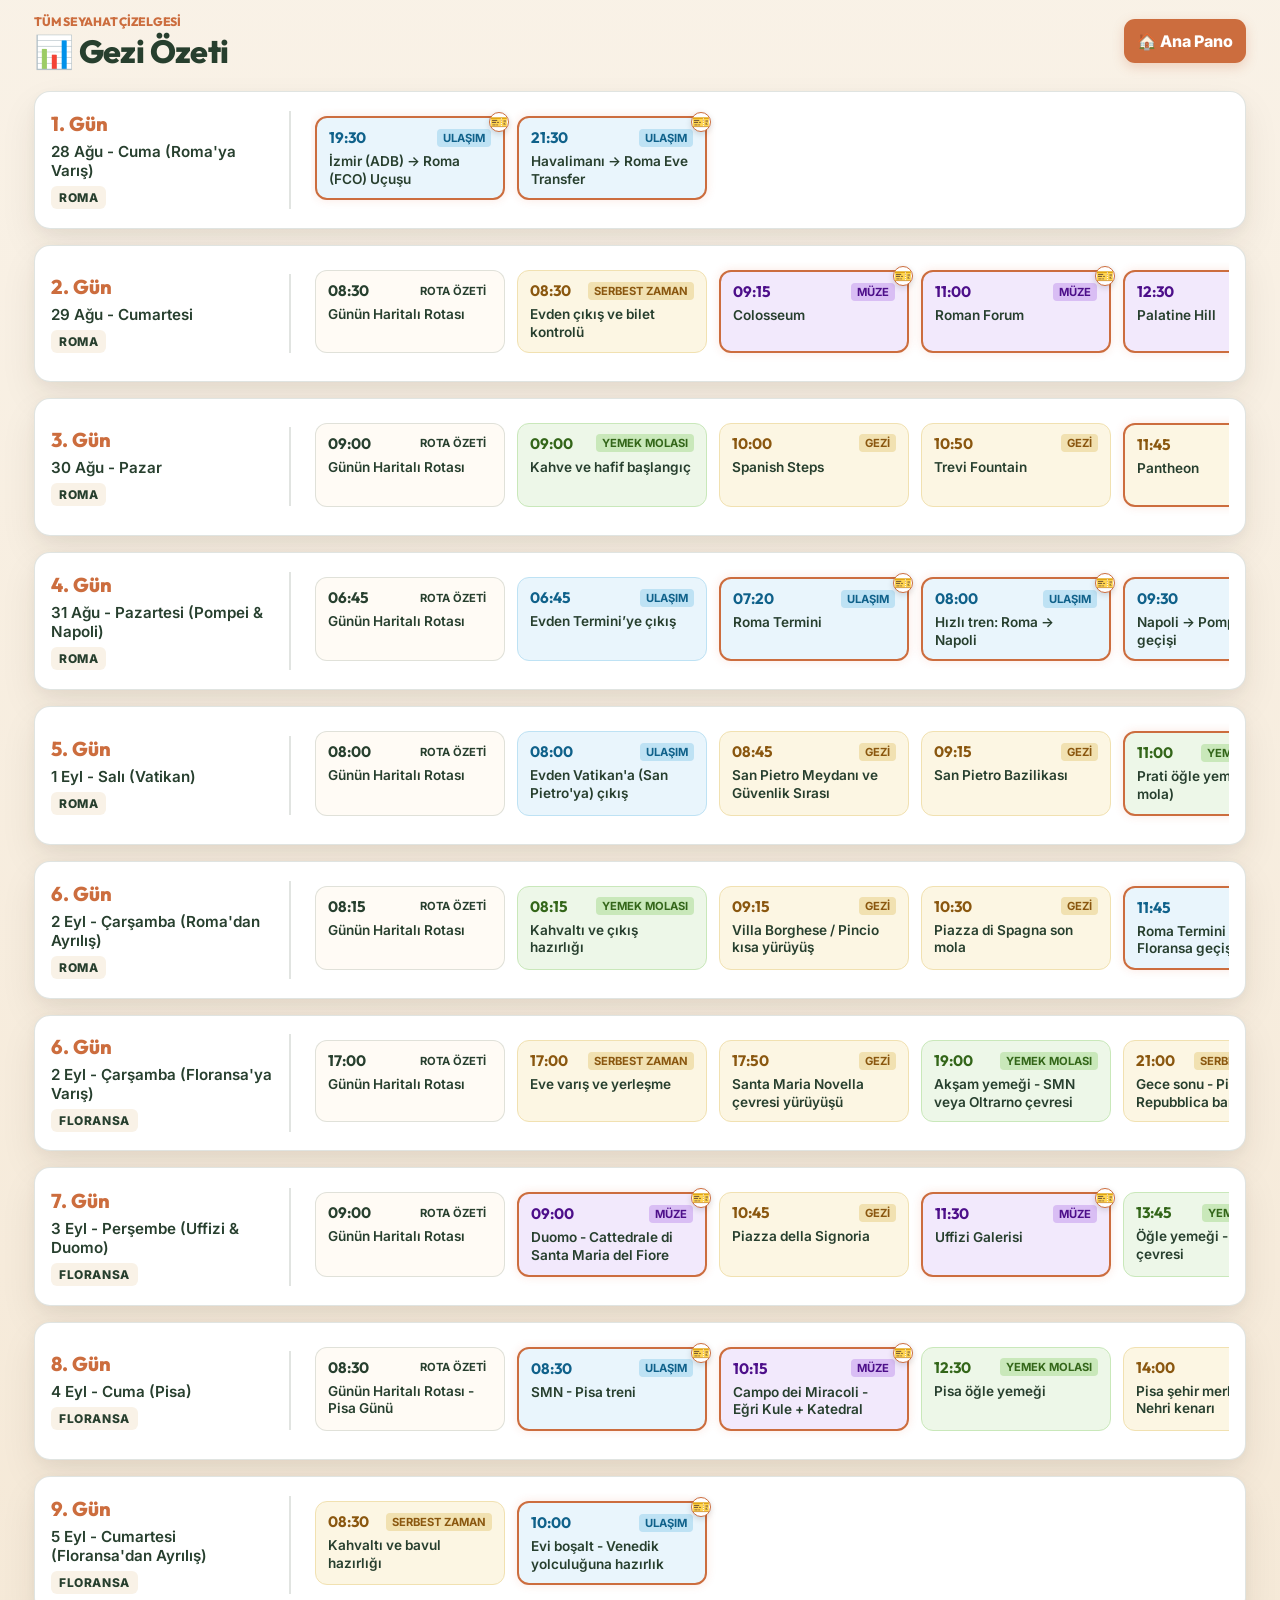
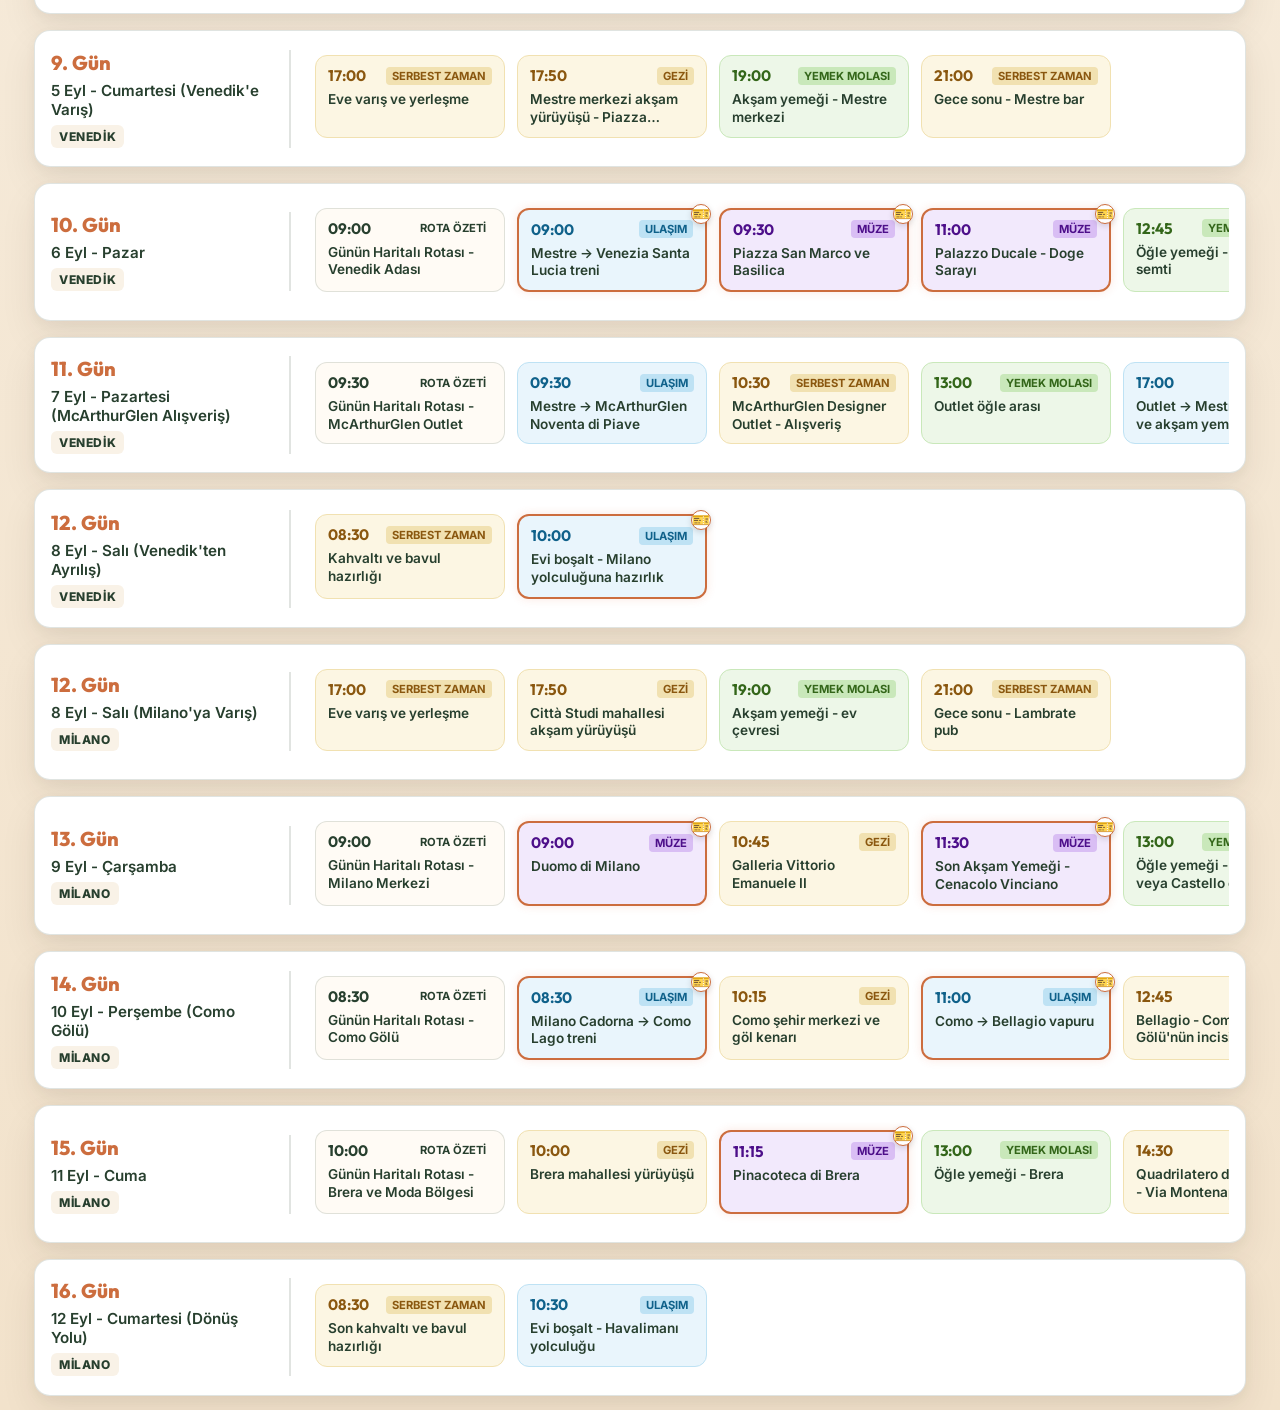
==== ozet.html @ 19cfbed0 "feat: add dynamic trip summary dashboard page (ozet.html) and bump cache to v5" ====
<!doctype html>
<html lang="tr">
  <head>
    <meta charset="utf-8">
    <meta name="viewport" content="width=device-width, initial-scale=1">
    <title>PlanTatil - Tüm Gezi Özeti</title>
    <link rel="preconnect" href="https://fonts.googleapis.com">
    <link rel="preconnect" href="https://fonts.gstatic.com" crossorigin>
    <link href="https://fonts.googleapis.com/css2?family=Inter:wght@400;500;600&family=Outfit:wght@600;700;800&display=swap" rel="stylesheet">
    <link rel="stylesheet" href="styles.css?v=5">
    <style>
      /* Scoped styling for summary page */
      .app-shell--wide {
        width: min(100%, 1240px);
        margin: 0 auto;
        padding: 14px;
      }

      .summary-header {
        display: flex;
        justify-content: space-between;
        align-items: center;
        margin-bottom: 24px;
        flex-wrap: wrap;
        gap: 14px;
      }

      .summary-header h1 {
        margin: 0;
        font-family: 'Outfit', sans-serif;
        font-size: 2rem;
        color: var(--olive);
      }

      .timeline-rows {
        display: flex;
        flex-direction: column;
        gap: 16px;
      }

      .day-row {
        background: var(--card);
        border-radius: 16px;
        padding: 16px;
        box-shadow: var(--shadow);
        display: grid;
        grid-template-columns: 240px 1fr;
        gap: 20px;
        align-items: center;
        transition: var(--transition);
        border: 1px solid var(--line);
      }

      .day-row:hover {
        transform: translateY(-2px);
        box-shadow: 0 20px 40px hsla(30, 40%, 15%, 0.12);
      }

      .day-meta {
        display: flex;
        flex-direction: column;
        gap: 6px;
        padding-right: 16px;
        border-right: 2px solid var(--line);
      }

      .day-meta__number {
        font-family: 'Outfit', sans-serif;
        font-size: 1.25rem;
        font-weight: 800;
        color: var(--terra);
      }

      .day-meta__date {
        font-size: 0.95rem;
        font-weight: 600;
        color: var(--olive);
      }

      .day-meta__city {
        display: inline-block;
        align-self: flex-start;
        background: var(--cream);
        color: var(--olive);
        font-size: 0.75rem;
        font-weight: 800;
        padding: 4px 8px;
        border-radius: 6px;
        text-transform: uppercase;
        letter-spacing: 0.05em;
      }

      .day-timeline-wrapper {
        position: relative;
        overflow: hidden;
      }

      .day-timeline {
        display: flex;
        gap: 12px;
        overflow-x: auto;
        padding: 8px 4px 12px;
        scroll-behavior: smooth;
        scrollbar-width: thin;
        scrollbar-color: var(--sand) transparent;
      }

      /* Webkit scrollbar customization */
      .day-timeline::-webkit-scrollbar {
        height: 6px;
      }
      .day-timeline::-webkit-scrollbar-track {
        background: transparent;
      }
      .day-timeline::-webkit-scrollbar-thumb {
        background-color: var(--sand);
        border-radius: 10px;
      }

      .stop-node {
        flex: 0 0 auto;
        width: 190px;
        background: var(--cream-2);
        border: 1px solid var(--line);
        border-radius: 12px;
        padding: 10px 12px;
        cursor: pointer;
        display: flex;
        flex-direction: column;
        gap: 6px;
        transition: var(--transition);
        position: relative;
      }

      .stop-node:hover {
        transform: translateY(-2px) scale(1.02);
        background: #fff;
        box-shadow: 0 6px 16px rgba(0,0,0,0.06);
      }

      .stop-node__time-type {
        display: flex;
        justify-content: space-between;
        align-items: center;
      }

      .stop-node__time {
        font-family: 'Outfit', sans-serif;
        font-weight: 700;
        font-size: 0.95rem;
        color: var(--olive);
      }

      .stop-node__type {
        font-size: 0.7rem;
        font-weight: 700;
        padding: 2px 6px;
        border-radius: 4px;
        text-transform: uppercase;
      }

      .stop-node__title {
        font-size: 0.85rem;
        font-weight: 600;
        color: var(--olive);
        white-space: normal;
        line-height: 1.3;
        display: -webkit-box;
        -webkit-line-clamp: 2;
        -webkit-box-orient: vertical;
        overflow: hidden;
      }

      .stop-node__badges {
        display: flex;
        gap: 4px;
        margin-top: auto;
      }

      .badge {
        font-size: 0.75rem;
        padding: 1px 4px;
        border-radius: 4px;
      }

      /* Node color themes based on type */
      .type-ulasim { background-color: hsl(200, 75%, 95%); border-color: hsl(200, 70%, 85%); }
      .type-ulasim .stop-node__type { background-color: hsl(200, 70%, 85%); color: hsl(200, 80%, 30%); }
      .type-ulasim .stop-node__time { color: hsl(200, 80%, 30%); }

      .type-muze { background-color: hsl(270, 75%, 95%); border-color: hsl(270, 70%, 85%); }
      .type-muze .stop-node__type { background-color: hsl(270, 70%, 85%); color: hsl(270, 80%, 30%); }
      .type-muze .stop-node__time { color: hsl(270, 80%, 30%); }

      .type-yemek { background-color: hsl(100, 50%, 94%); border-color: hsl(100, 50%, 82%); }
      .type-yemek .stop-node__type { background-color: hsl(100, 50%, 82%); color: hsl(100, 60%, 25%); }
      .type-yemek .stop-node__time { color: hsl(100, 60%, 25%); }

      .type-gezi { background-color: hsl(45, 80%, 94%); border-color: hsl(45, 70%, 82%); }
      .type-gezi .stop-node__type { background-color: hsl(45, 70%, 82%); color: hsl(35, 80%, 30%); }
      .type-gezi .stop-node__time { color: hsl(35, 80%, 30%); }

      /* Critical highlight (Ticket or Reservation required) */
      .stop-node.is-critical {
        border: 2px solid var(--terra);
        box-shadow: 0 0 10px rgba(226, 95, 56, 0.15);
      }

      .stop-node.is-critical::after {
        content: "🎫";
        position: absolute;
        top: -6px;
        right: -6px;
        font-size: 0.9rem;
        background: white;
        border-radius: 50%;
        width: 18px;
        height: 18px;
        display: flex;
        align-items: center;
        justify-content: center;
        box-shadow: 0 2px 6px rgba(0,0,0,0.15);
        border: 1px solid var(--terra);
      }

      /* Detail Box inside Dialog */
      .detail-card {
        padding: 8px 4px;
      }
      .detail-row {
        margin-bottom: 12px;
      }
      .detail-label {
        font-size: 0.75rem;
        font-weight: 800;
        text-transform: uppercase;
        color: var(--muted);
        letter-spacing: 0.05em;
        margin-bottom: 2px;
      }
      .detail-value {
        font-size: 0.95rem;
        color: var(--olive);
        line-height: 1.4;
      }

      /* Responsive rules */
      @media (max-width: 900px) {
        .day-row {
          grid-template-columns: 1fr;
          gap: 12px;
        }
        .day-meta {
          flex-direction: row;
          align-items: center;
          justify-content: space-between;
          border-right: none;
          border-bottom: 2px solid var(--line);
          padding-right: 0;
          padding-bottom: 10px;
        }
        .day-meta__city {
          align-self: center;
        }
      }
    </style>
  </head>
  <body>
    <div class="app-shell app-shell--wide">
      <header class="summary-header">
        <div>
          <p class="eyebrow">Tüm Seyahat Çizelgesi</p>
          <h1>📊 Gezi Özeti</h1>
        </div>
        <a href="index.html" class="primary-button" style="text-decoration: none; display: inline-flex; align-items: center; gap: 6px;">
          🏠 Ana Pano
        </a>
      </header>

      <main class="timeline-rows" id="summaryContainer">
        <!-- JS builds rows here -->
      </main>
    </div>

    <!-- Detailed Modal View for any Stop Node -->
    <dialog class="dialog" id="detailDialog">
      <div class="dialog__header">
        <h2 id="detailTitle">Durak Detayı</h2>
        <button class="icon-button" id="closeDetailDialog" type="button" aria-label="Kapat">x</button>
      </div>
      <div class="detail-card">
        <div class="detail-row">
          <div class="detail-label">Saat ve Süre</div>
          <div class="detail-value" id="detailTimeAndDuration">-</div>
        </div>
        <div class="detail-row">
          <div class="detail-label">Tür</div>
          <div class="detail-value" id="detailType">-</div>
        </div>
        <div class="detail-row">
          <div class="detail-label">Açıklama</div>
          <div class="detail-value" id="detailDescription">-</div>
        </div>
        <div class="detail-row" id="detailAddressRow">
          <div class="detail-label">Adres</div>
          <div class="detail-value" id="detailAddress">-</div>
        </div>
        <div class="detail-row" id="detailMapRow">
          <div class="detail-label">Harita Linki</div>
          <div class="detail-value">
            <a id="detailMapLink" href="#" target="_blank" rel="noopener">Google Haritalarda Göster 📍</a>
          </div>
        </div>
        <div class="detail-row" id="detailTicketRow" style="display: none;">
          <div class="detail-label" style="color: var(--terra);">🎫 Bilet / Rezervasyon Notu</div>
          <div class="detail-value" id="detailTicketNote">-</div>
        </div>
        <div class="detail-row" id="detailFoodRow" style="display: none;">
          <div class="detail-label" style="color: #4a7a50;">🍽️ Yemek Önerileri</div>
          <div class="detail-value" id="detailFoodSuggestions">-</div>
        </div>
      </div>
      <menu class="dialog__actions">
        <button class="ghost-button" id="closeDetailButton" type="button">Kapat</button>
      </menu>
    </dialog>

    <script src="data.js?v=5"></script>
    <script>
      document.addEventListener("DOMContentLoaded", () => {
        const container = document.getElementById("summaryContainer");
        const dialog = document.getElementById("detailDialog");
        
        // Modal UI Elements
        const detailTitle = document.getElementById("detailTitle");
        const detailTimeAndDuration = document.getElementById("detailTimeAndDuration");
        const detailType = document.getElementById("detailType");
        const detailDescription = document.getElementById("detailDescription");
        const detailAddressRow = document.getElementById("detailAddressRow");
        const detailAddress = document.getElementById("detailAddress");
        const detailMapRow = document.getElementById("detailMapRow");
        const detailMapLink = document.getElementById("detailMapLink");
        const detailTicketRow = document.getElementById("detailTicketRow");
        const detailTicketNote = document.getElementById("detailTicketNote");
        const detailFoodRow = document.getElementById("detailFoodRow");
        const detailFoodSuggestions = document.getElementById("detailFoodSuggestions");

        // Close modal triggers
        document.getElementById("closeDetailDialog").addEventListener("click", () => dialog.close());
        document.getElementById("closeDetailButton").addEventListener("click", () => dialog.close());

        // Check data source
        if (typeof DEMO_TRIP_DATA === "undefined") {
          container.innerHTML = `<div class="empty-state"><h2>Veri kaynağı (data.js) bulunamadı.</h2></div>`;
          return;
        }

        // Loop through all cities and their days to build timeline rows
        DEMO_TRIP_DATA.cities.forEach(city => {
          city.days.forEach(day => {
            const routeKey = `${city.id}:${day.id}`;
            const routeStops = DEMO_TRIP_DATA.routes[routeKey] || [];
            
            // Parse day label (e.g. "1. Gün - 28 Ağu - Cuma (Roma'ya Varış)")
            // We split into day number, and details
            const labelParts = day.label.split(" - ");
            const dayNum = labelParts[0] || "";
            const dayDate = labelParts[1] ? `${labelParts[1]} - ${labelParts[2] || ""}` : day.label;

            // Row Container
            const row = document.createElement("div");
            row.className = "day-row";

            // Left side (Meta info)
            const meta = document.createElement("div");
            meta.className = "day-meta";
            meta.innerHTML = `
              <span class="day-meta__number">${dayNum}</span>
              <span class="day-meta__date">${dayDate}</span>
              <span class="day-meta__city">${city.name}</span>
            `;
            row.appendChild(meta);

            // Right side (Timeline of stops)
            const timelineWrapper = document.createElement("div");
            timelineWrapper.className = "day-timeline-wrapper";

            const timeline = document.createElement("div");
            timeline.className = "day-timeline";

            if (routeStops.length === 0) {
              timeline.innerHTML = `<p style="color: var(--muted); font-size: 0.85rem; margin: 8px 0;">Bu gün için planlanmış etkinlik bulunmuyor.</p>`;
            } else {
              routeStops.forEach(stop => {
                const stopNode = document.createElement("div");
                
                // Color theme class map
                let typeClass = "";
                const typeLower = (stop.type || "").toLowerCase();
                if (typeLower.includes("ulaşım") || typeLower.includes("transfer")) {
                  typeClass = "type-ulasim";
                } else if (typeLower.includes("müze") || typeLower.includes("galeri")) {
                  typeClass = "type-muze";
                } else if (typeLower.includes("yemek") || typeLower.includes("mola")) {
                  typeClass = "type-yemek";
                } else if (typeLower.includes("gezi") || typeLower.includes("serbest")) {
                  typeClass = "type-gezi";
                }

                stopNode.className = `stop-node ${typeClass}`;
                
                // Critical status check (Ticket or reservation required)
                const isCritical = stop.ticketRequired === true || stop.reservationRequired === true;
                if (isCritical) {
                  stopNode.classList.add("is-critical");
                }

                // Node content
                stopNode.innerHTML = `
                  <div class="stop-node__time-type">
                    <span class="stop-node__time">${stop.time || ""}</span>
                    <span class="stop-node__type">${stop.type || ""}</span>
                  </div>
                  <div class="stop-node__title" title="${stop.title}">${stop.title || ""}</div>
                `;

                // Event listener to open modal with full details
                stopNode.addEventListener("click", () => {
                  showStopDetails(stop, city.name, dayNum);
                });

                timeline.appendChild(stopNode);
              });
            }

            timelineWrapper.appendChild(timeline);
            row.appendChild(timelineWrapper);
            container.appendChild(row);
          });
        });

        // Function to populate and open stop details modal
        function showStopDetails(stop, cityName, dayNum) {
          detailTitle.textContent = `${cityName} / ${dayNum} - ${stop.title}`;
          detailTimeAndDuration.textContent = `${stop.time || "Belirtilmemiş"} (${stop.duration || "Süre belirtilmemiş"})`;
          detailType.textContent = (stop.type || "Belirtilmemiş").toUpperCase();
          detailDescription.textContent = stop.description || "Açıklama bulunmuyor.";

          // Address
          if (stop.address) {
            detailAddressRow.style.display = "block";
            detailAddress.textContent = stop.address;
          } else {
            detailAddressRow.style.display = "none";
          }

          // Map link
          if (stop.mapLink) {
            detailMapRow.style.display = "block";
            detailMapLink.href = stop.mapLink;
          } else {
            detailMapRow.style.display = "none";
          }

          // Ticket note
          const isCritical = stop.ticketRequired || stop.reservationRequired;
          if (isCritical || stop.ticketNote) {
            detailTicketRow.style.display = "block";
            detailTicketNote.textContent = stop.ticketNote || "Bilet veya rezervasyon gereklidir.";
          } else {
            detailTicketRow.style.display = "none";
          }

          // Food suggestions
          if (stop.foodSuggestions && stop.foodSuggestions.length > 0) {
            detailFoodRow.style.display = "block";
            const foodText = stop.foodSuggestions.map(f => {
              const priceText = f.price ? ` (${f.price})` : "";
              const noteText = f.note ? ` - ${f.note}` : "";
              return `• **${f.title}**${priceText}${noteText}`;
            }).join("\n");
            
            // Convert simple markdown bullets/bold in suggestions to HTML
            detailFoodSuggestions.innerHTML = foodText
              .replace(/\*\*(.*?)\*\*/g, '<strong>$1</strong>')
              .replace(/\n/g, '<br>');
          } else {
            detailFoodRow.style.display = "none";
          }

          // Open dialog modal
          dialog.showModal();
        }
      });
    </script>
  </body>
</html>
---- styles.css ----
:root {
  --cream: hsl(36, 60%, 94%);
  --cream-2: hsl(36, 100%, 98%);
  --card: hsl(0, 0%, 100%);
  --olive: hsl(137, 23%, 20%);
  --olive-soft: hsl(137, 12%, 40%);
  --terra: hsl(20, 58%, 52%);
  --terra-dark: hsl(20, 58%, 40%);
  --sand: hsl(38, 48%, 83%);
  --muted: hsl(38, 12%, 41%);
  --line: hsla(137, 23%, 20%, 0.14);
  --shadow: 0 16px 36px hsla(30, 40%, 15%, 0.08), 0 4px 12px hsla(30, 40%, 15%, 0.04);
  --transition: all 0.25s cubic-bezier(0.16, 1, 0.3, 1);
}

* {
  box-sizing: border-box;
}

body {
  margin: 0;
  background: linear-gradient(180deg, var(--cream), #f2e2cb);
  color: var(--olive);
  font-family: 'Inter', system-ui, -apple-system, sans-serif;
  -webkit-font-smoothing: antialiased;
}

button,
input,
select,
textarea {
  font: inherit;
}

button {
  cursor: pointer;
}

.app-shell {
  width: min(100%, 880px);
  margin: 0 auto;
  padding: 14px 14px 92px;
}

.hero {
  background:
    radial-gradient(circle at 10% 10%, rgba(255, 255, 255, 0.55), transparent 30%),
    linear-gradient(135deg, #38543b, #1f3324);
  border-radius: 0 0 24px 24px;
  color: #fffaf1;
  margin: -14px -14px 18px;
  padding: 24px 16px 18px;
  box-shadow: var(--shadow);
}

.hero__top {
  display: flex;
  align-items: flex-start;
  justify-content: space-between;
  gap: 14px;
}

.eyebrow {
  color: var(--terra);
  font-size: 0.76rem;
  font-weight: 800;
  letter-spacing: 0.08em;
  margin: 0 0 6px;
  text-transform: uppercase;
}

.hero .eyebrow {
  color: #f0c29a;
}

h1,
h2,
h3,
h4,
p {
  margin-top: 0;
}

h1,
h2,
h3,
h4,
.eyebrow {
  font-family: 'Outfit', sans-serif;
  letter-spacing: -0.02em;
}

h1 {
  font-size: 2.4rem;
  line-height: 1;
  margin-bottom: 6px;
  font-weight: 800;
}

h2 {
  font-size: 1.35rem;
  margin-bottom: 4px;
  font-weight: 700;
}

h3 {
  font-size: 1.1rem;
  font-weight: 700;
}

.subtitle {
  color: #f8dfc4;
  font-size: 1rem;
  margin-bottom: 0;
}

.controls,
.summary-grid {
  display: grid;
  gap: 10px;
  grid-template-columns: 1fr;
}

.controls label,
.dialog label {
  color: var(--muted);
  display: grid;
  font-size: 0.82rem;
  font-weight: 700;
  gap: 6px;
}

select,
input,
textarea {
  background: var(--cream-2);
  border: 1px solid var(--sand);
  border-radius: 12px;
  color: var(--olive);
  min-height: 44px;
  padding: 10px 12px;
  width: 100%;
}

textarea {
  resize: vertical;
}

.summary-grid {
  grid-template-columns: repeat(3, 1fr);
  margin: 14px 0;
}

.summary-grid article {
  background: rgba(255, 253, 247, 0.78);
  border: 1px solid var(--line);
  border-radius: 16px;
  padding: 12px;
}

.summary-grid span {
  display: block;
  font-size: 1.25rem;
  font-weight: 900;
}

.summary-grid p {
  color: var(--muted);
  font-size: 0.76rem;
  margin: 2px 0 0;
}

.role-panel,
.empty-state {
  background: var(--card);
  border: 1px solid var(--line);
  border-radius: 18px;
  box-shadow: var(--shadow);
  margin: 14px 0;
  padding: 14px;
}

.role-panel p,
.empty-state p {
  color: var(--muted);
  margin-bottom: 0;
}

.panel-actions {
  display: grid;
  gap: 10px;
  grid-template-columns: 1fr 1fr;
  margin: 0 0 16px;
}

.panel-actions--admin {
  grid-template-columns: 1fr 1fr;
  margin-top: -4px;
}

.site-credit {
  color: var(--muted);
  font-size: 0.78rem;
  margin: 18px 0 6px;
  text-align: center;
}

.route-heading {
  align-items: center;
  display: flex;
  justify-content: flex-start;
  margin: 20px 0 12px;
}

.timeline {
  display: grid;
  gap: 10px;
  position: relative;
}

.timeline::before {
  background: linear-gradient(var(--terra), rgba(200, 107, 63, 0.15));
  bottom: 24px;
  content: "";
  left: 19px;
  position: absolute;
  top: 18px;
  width: 3px;
}

.stop-card {
  background: var(--card);
  border: 1px solid var(--line);
  border-radius: 16px;
  box-shadow: var(--shadow);
  margin-left: 32px;
  padding: 10px;
  position: relative;
  transition: var(--transition);
}

.stop-card:hover {
  transform: translateY(-2px);
  box-shadow: 0 20px 40px hsla(30, 40%, 15%, 0.12);
}

.stop-card::before {
  background: var(--cream);
  border: 3px solid var(--terra);
  border-radius: 50%;
  content: "";
  height: 15px;
  left: -25px;
  position: absolute;
  top: 17px;
  width: 15px;
}

.stop-card.is-next {
  background: linear-gradient(180deg, rgba(226, 244, 236, 0.95), rgba(255, 253, 247, 0.98));
  border-color: rgba(51, 132, 94, 0.68);
  box-shadow: 0 10px 28px rgba(68, 138, 110, 0.2);
}

.stop-card.is-completed {
  opacity: 0.62;
}

.stop-card.is-completed::after {
  display: none;
}

.stop-card.is-expanded {
  border-color: rgba(38, 61, 43, 0.22);
}

.stop-summary {
  cursor: pointer;
  display: grid;
  gap: 9px;
}

.stop-summary:focus-visible {
  outline: 3px solid rgba(200, 107, 63, 0.4);
  outline-offset: 4px;
}

.stop-main {
  align-items: flex-start;
  display: grid;
  gap: 9px;
  grid-template-columns: auto 1fr;
}

.stop-title-block {
  min-width: 0;
}

.stop-meta {
  align-items: center;
  display: flex;
  flex-wrap: wrap;
  gap: 5px;
  margin: 0;
}

.time {
  background: var(--olive);
  border-radius: 999px;
  color: #fff;
  display: inline-flex;
  font-weight: 900;
  line-height: 1;
  padding: 8px 9px;
}

.tag {
  background: #f4e5d0;
  border-radius: 999px;
  color: var(--terra-dark);
  font-size: 0.7rem;
  font-weight: 800;
  padding: 5px 7px;
}

.tag.soft {
  color: var(--olive-soft);
}

.status-tag {
  background: rgba(38, 61, 43, 0.1);
  color: var(--olive);
}

.stop-card.is-next .status-tag {
  background: rgba(72, 145, 116, 0.18);
  color: #1d5c46;
}

.stop-card h3 {
  font-size: 1rem;
  line-height: 1.18;
  margin-bottom: 6px;
  padding-right: 0;
}

.stop-card p {
  color: var(--muted);
  line-height: 1.45;
  margin-bottom: 10px;
}

.stop-details-wrapper {
  display: grid;
  grid-template-rows: 0fr;
  transition: grid-template-rows 280ms cubic-bezier(0.16, 1, 0.3, 1);
}

.stop-card.is-expanded .stop-details-wrapper {
  grid-template-rows: 1fr;
}

.stop-details-content {
  overflow: hidden;
}

.stop-details {
  border-top: 1px solid var(--line);
  margin-top: 10px;
  padding-top: 12px;
}

.facts {
  display: grid;
  gap: 7px;
  margin: 10px 0;
}

.fact {
  background: rgba(232, 216, 190, 0.42);
  border-radius: 10px;
  color: var(--olive);
  font-size: 0.86rem;
  padding: 8px 9px;
}

.compact-actions {
  display: flex;
  gap: 6px;
  width: 100%;
}

.compact-actions .compact-button {
  flex: 1 1 0;
  min-width: 0;
}

.actions,
.food-actions,
.admin-actions {
  display: grid;
  gap: 8px;
  grid-template-columns: 1fr;
  margin-top: 10px;
}

.primary-button,
.secondary-button,
.ghost-button,
.danger-button,
.icon-button {
  border: 0;
  border-radius: 11px;
  font-weight: 800;
  min-height: 44px;
  padding: 10px 13px;
  transition: var(--transition);
  display: inline-flex;
  align-items: center;
  justify-content: center;
  gap: 6px;
}

.primary-button:active,
.secondary-button:active,
.ghost-button:active,
.danger-button:active {
  transform: scale(0.97);
}

.compact-button {
  font-size: 0.75rem;
  min-height: 38px;
  padding: 7px 10px;
}

.detail-actions {
  display: flex;
  justify-content: flex-end;
  margin-top: 10px;
}

.micro-button {
  font-size: 0.72rem;
  min-height: 34px;
  padding: 6px 10px;
}

.primary-button {
  background: var(--terra);
  color: white;
  box-shadow: 0 4px 12px hsla(20, 58%, 52%, 0.25);
}

.primary-button:hover {
  background: var(--terra-dark);
  box-shadow: 0 6px 16px hsla(20, 58%, 40%, 0.35);
}

.secondary-button {
  background: var(--olive);
  color: white;
  box-shadow: 0 4px 12px hsla(137, 23%, 20%, 0.15);
}

.secondary-button:hover {
  background: var(--olive-soft);
  box-shadow: 0 6px 16px hsla(137, 12%, 40%, 0.25);
}

.ghost-button {
  background: var(--cream-2);
  border: 1px solid var(--sand);
  color: var(--olive);
}

.ghost-button:hover {
  background: var(--cream);
  border-color: var(--olive-soft);
}

.danger-button {
  background: #a63f32;
  color: white;
}

.danger-button:hover {
  background: #852e23;
}

.icon-button {
  background: transparent;
  color: var(--olive);
  min-height: 36px;
  padding: 8px 10px;
}

.icon-button:hover {
  background: var(--cream);
}

.food-list {
  border-top: 1px solid var(--line);
  display: grid;
  gap: 8px;
  margin-top: 12px;
  padding-top: 10px;
}

.food-item {
  background: #fff6e8;
  border-radius: 12px;
  padding: 9px;
}

.food-item.is-tried {
  outline: 2px solid rgba(38, 61, 43, 0.25);
}

.food-item h4 {
  margin: 4px 0;
}

.food-item p {
  margin-bottom: 8px;
}

.dialog {
  border: 0;
  border-radius: 22px;
  box-shadow: var(--shadow);
  max-width: 720px;
  width: min(94vw, 720px);
}

.dialog--compact {
  max-width: 460px;
}

.dialog::backdrop {
  background: rgba(20, 24, 17, 0.55);
}

.dialog__header,
.dialog__actions {
  align-items: center;
  display: flex;
  gap: 10px;
  justify-content: space-between;
}

.form-grid {
  display: grid;
  gap: 12px;
  margin: 16px 0;
}

.form-grid--compact {
  grid-template-columns: 1fr;
}

.hidden {
  display: none !important;
}

@media (min-width: 700px) {
  .app-shell {
    padding: 20px 20px 110px;
  }

  .hero {
    border-radius: 24px;
    margin: 0 0 22px;
    padding: 32px;
  }

  .controls {
    grid-template-columns: repeat(3, 1fr);
  }

  .facts {
    grid-template-columns: repeat(2, 1fr);
  }

  .actions,
  .food-actions,
  .admin-actions {
    grid-template-columns: repeat(3, 1fr);
  }

  .form-grid {
    grid-template-columns: repeat(2, 1fr);
  }

  .span-2 {
    grid-column: span 2;
  }
}
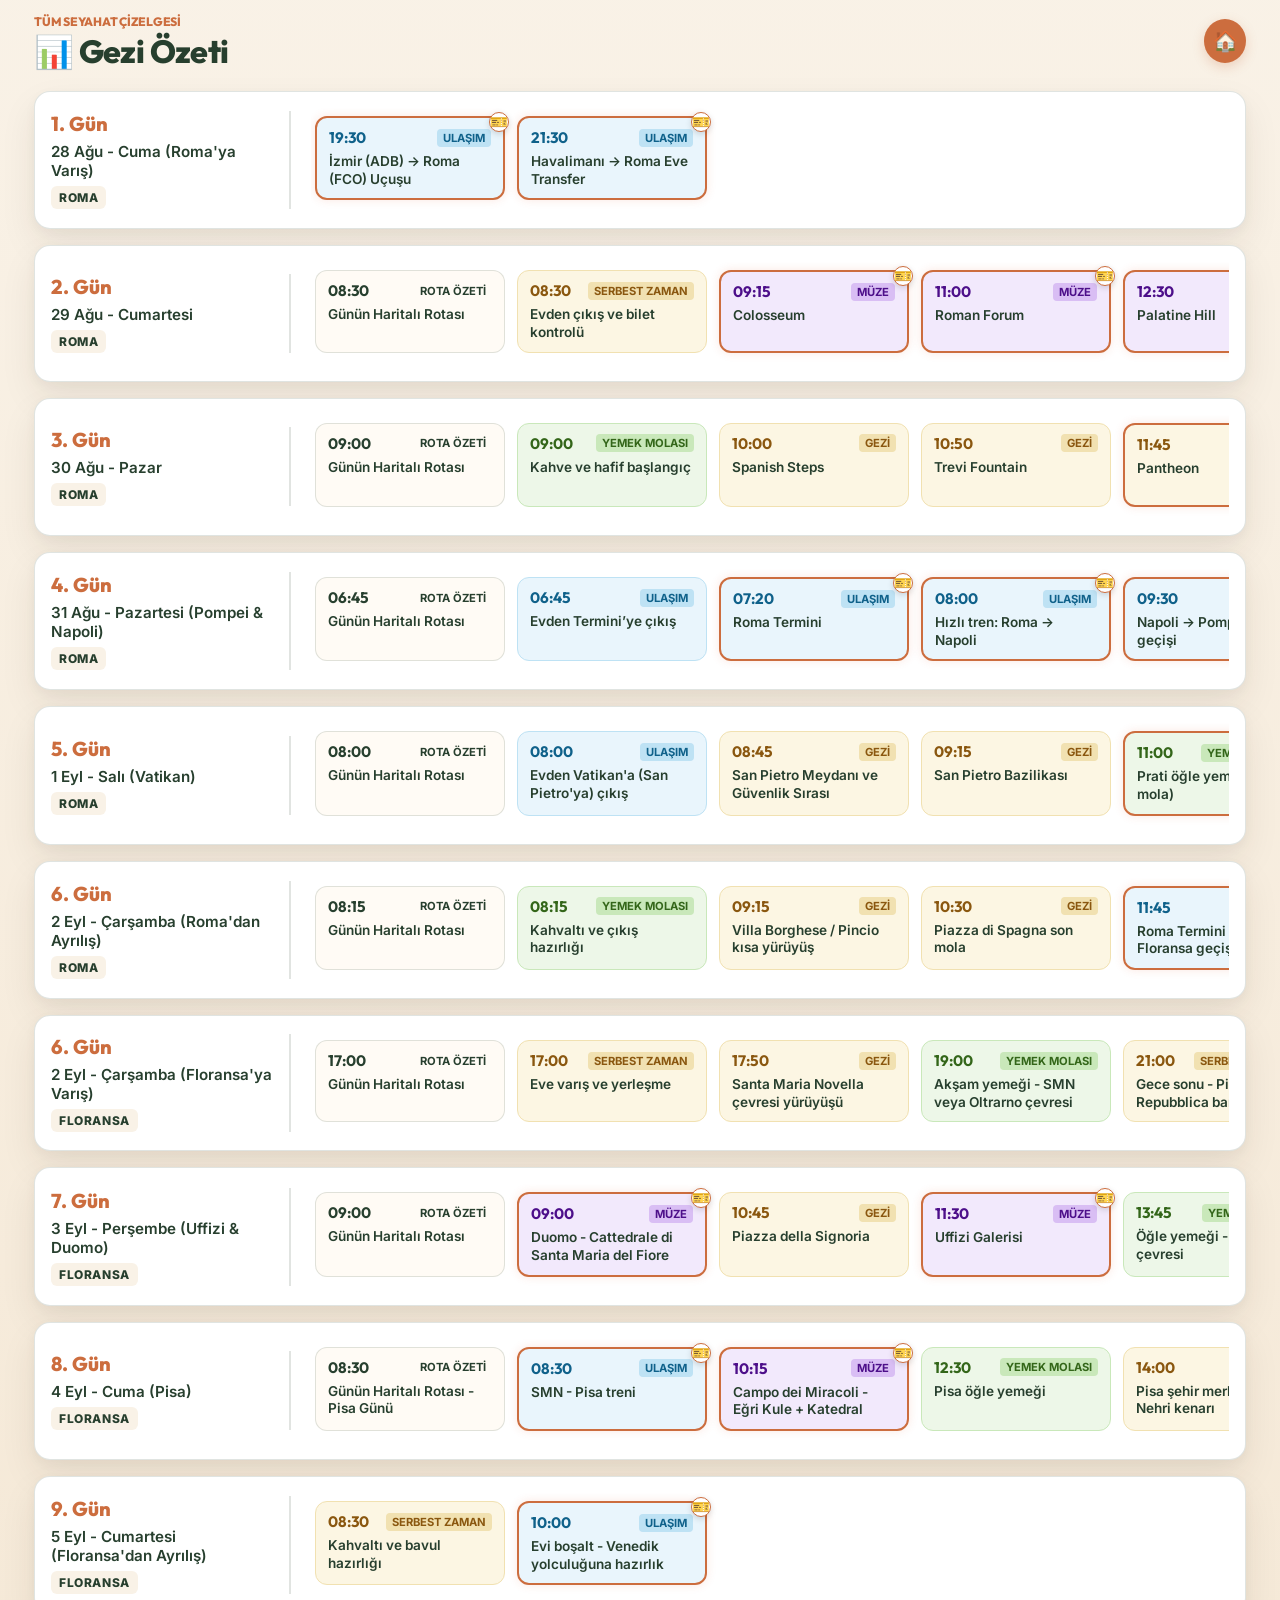
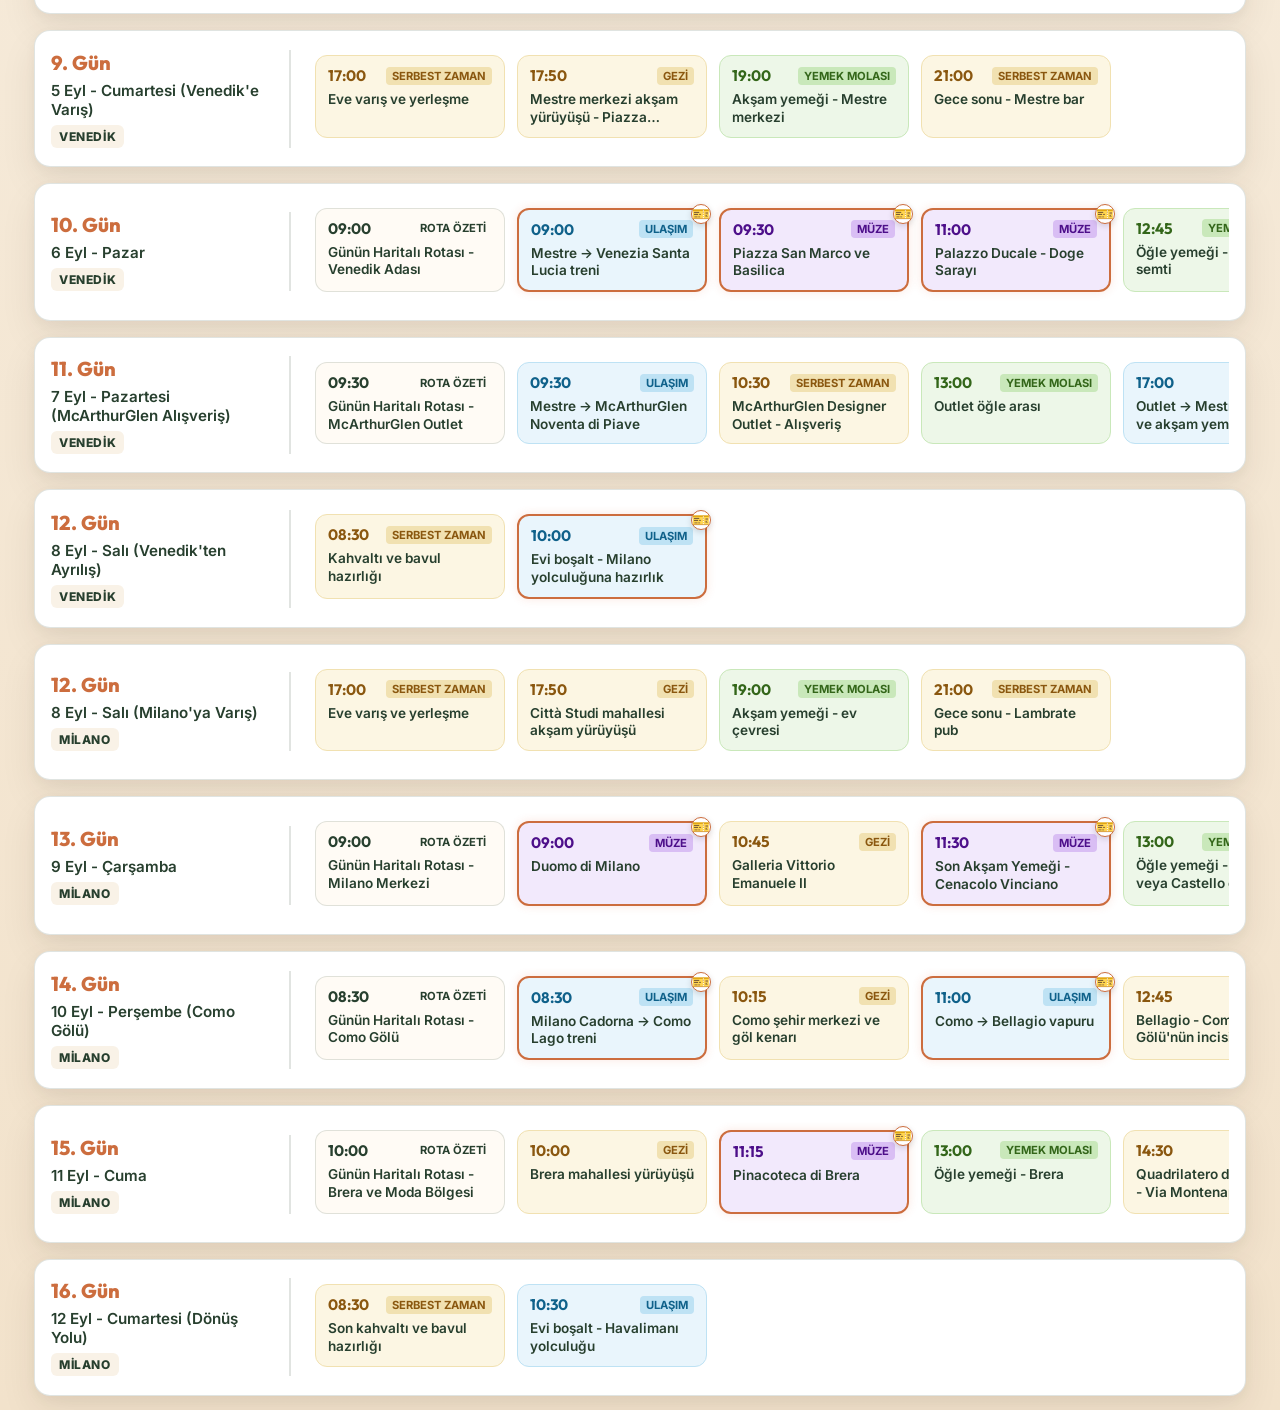
==== commit 96042344: "style: refine gezi özeti and home buttons, convert to round icon-only buttons" ====
--- a/ozet.html
+++ b/ozet.html
@@ -7,7 +7,7 @@
     <link rel="preconnect" href="https://fonts.googleapis.com">
     <link rel="preconnect" href="https://fonts.gstatic.com" crossorigin>
     <link href="https://fonts.googleapis.com/css2?family=Inter:wght@400;500;600&family=Outfit:wght@600;700;800&display=swap" rel="stylesheet">
-    <link rel="stylesheet" href="styles.css?v=5">
+    <link rel="stylesheet" href="styles.css?v=6">
     <style>
       /* Scoped styling for summary page */
       .app-shell--wide {
@@ -272,8 +272,8 @@
           <p class="eyebrow">Tüm Seyahat Çizelgesi</p>
           <h1>📊 Gezi Özeti</h1>
         </div>
-        <a href="index.html" class="primary-button" style="text-decoration: none; display: inline-flex; align-items: center; gap: 6px;">
-          🏠 Ana Pano
+        <a href="index.html" class="primary-button" style="text-decoration: none; display: inline-flex; align-items: center; justify-content: center; width: 42px; height: 42px; border-radius: 50%; padding: 0; font-size: 1.25rem; align-self: center;" title="Ana Pano">
+          🏠
         </a>
       </header>
 
@@ -325,7 +325,7 @@
       </menu>
     </dialog>
 
-    <script src="data.js?v=5"></script>
+    <script src="data.js?v=6"></script>
     <script>
       document.addEventListener("DOMContentLoaded", () => {
         const container = document.getElementById("summaryContainer");
